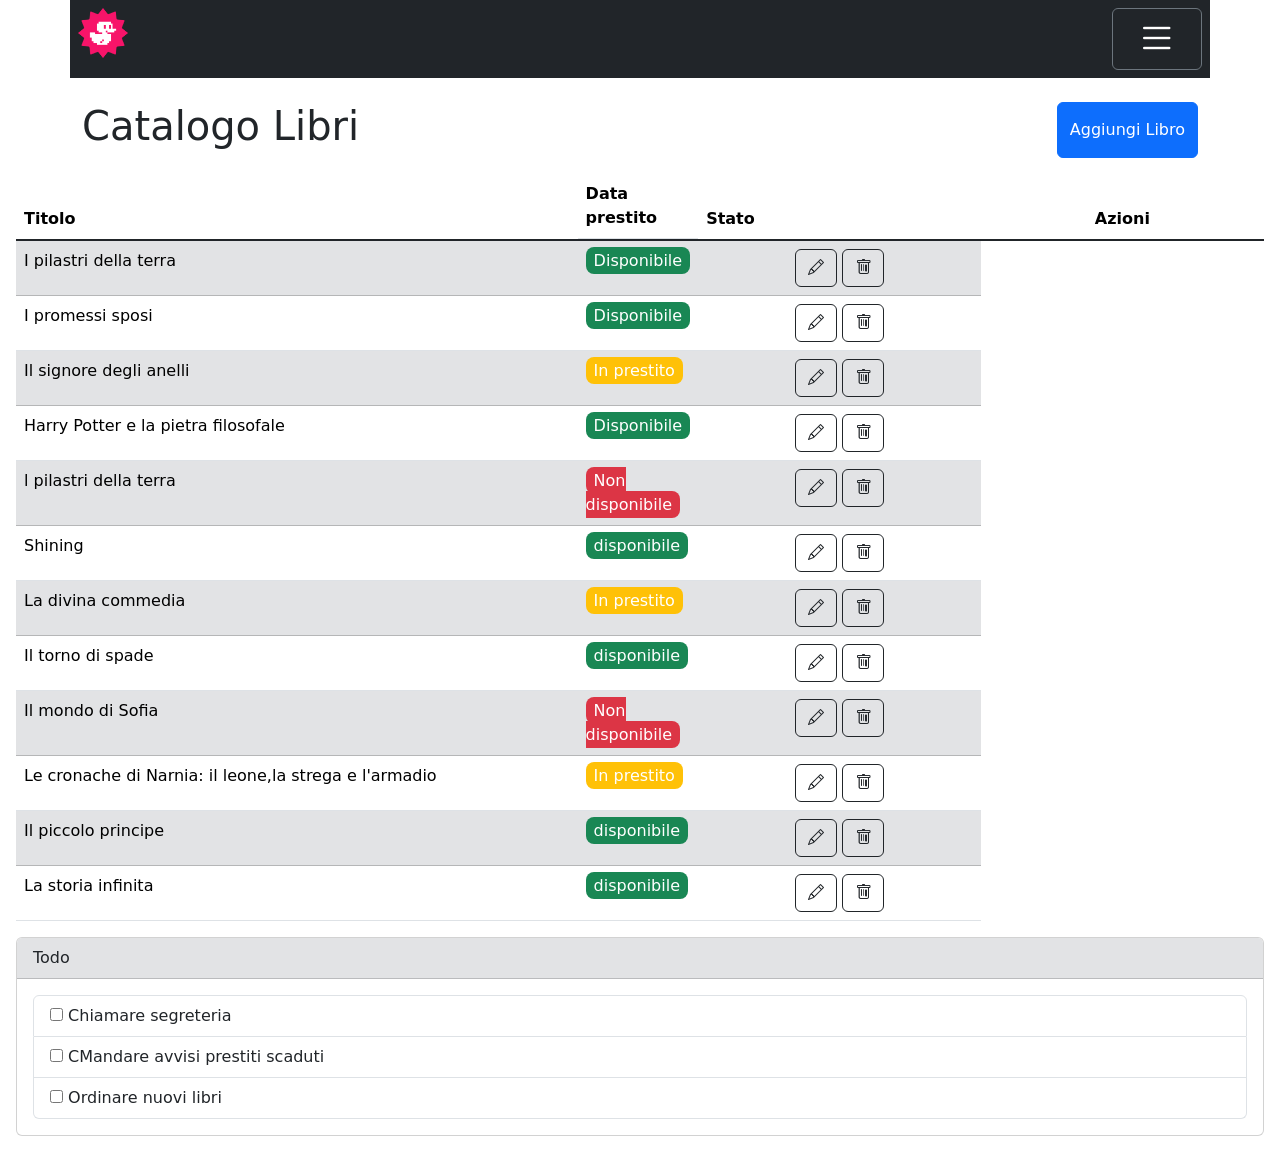
==== index.html @ a40e1582 "form list 1" ====
<!DOCTYPE html>
<html lang="en">

<head>
    <meta charset="UTF-8">
    <meta name="viewport" content="width=device-width, initial-scale=1.0">
    <title>HTML-CSS-BPPTSTRAP-DASHBOARD</title>
    <link href="https://cdn.jsdelivr.net/npm/bootstrap@5.3.8/dist/css/bootstrap.min.css" rel="stylesheet"
        integrity="sha384-sRIl4kxILFvY47J16cr9ZwB07vP4J8+LH7qKQnuqkuIAvNWLzeN8tE5YBujZqJLB" crossorigin="anonymous">
    <link rel="stylesheet" href="https://cdn.jsdelivr.net/npm/bootstrap-icons@1.13.1/font/bootstrap-icons.min.css">
    <link rel="stylesheet" href="./style.css">

</head>

<body>
    <nav class="container p-2 d-flex bg-dark justify-content-between">
        <img src="./img-4/duck.png " alt="" class="img-fluid img ">

        <button class="btn btn-outline-secondary px-4 py-0" type="button" data-bs-toggle="offcanvas"
            data-bs-target="#offcanvasTop" aria-controls="offcanvasTop"><i
                class="bi bi-list text-white fs-1 "></i></button>

        <div class="offcanvas offcanvas-top bg-light bg-dark" tabindex="-1" id="offcanvasTop"
            aria-labelledby="offcanvasTopLabel">
            <div class="offcanvas-header text-white ">
                <h5 class="offcanvas-title fw-bold" id="offcanvasTopLabel">Menu</h5>
                <button type="button" class="btn-close bg-white" data-bs-dismiss="offcanvas"
                    aria-label="Close"></button>
            </div>
            <div class="input-group w-auto m-2">
                <div class="input-group-text" id="btnGroupAddon"><i class="bi bi-search"></i></div>
                <input type="text" class="form-control" placeholder="search" aria-label="Input group example"
                    aria-describedby="btnGroupAddon">
            </div>

            <div class="offcanvas-body text-white fw-bold">
                Catalogo Libri
            </div>
            <div class="offcanvas-body text-secondary">
                Anagrafica Utenti
            </div>
            <div class="offcanvas-body text-secondary">
                Storico Prestiti
            </div>
            <div class="offcanvas-body text-secondary">
                Help
            </div>
        </div>

    </nav>

    <div class="container d-flex mt-4 justify-content-between">
        <h1>Catalogo Libri</h1>
        <button class="btn btn-primary"> Aggiungi Libro</button>
    </div>
    <div class="p-3">
        <table class="table caption-top">
            <thead>
                <tr>
                    <th scope="col" class="col-6">Titolo</th>
                    <th scope="col" class="d-md-block d-none">Data prestito</th>
                    <th scope="col" class="col-3">Stato</th>
                    <th scope="col" class="col-3 text-center">Azioni</th>
                </tr>
            </thead>
            <tbody class="table-group-divider">
                <tr class="table-secondary">
                    <td>I pilastri della terra</td>
                    <td>
                        <span class="text-bg-success px-2 rounded-3 py-1">Disponibile</span>
                    </td>
                    <td class="text-center d-f">
                        <button class="btn btn-outline-dark "><i class="bi bi-pencil"></i></button>
                        <button class="btn btn-outline-dark "><i class="bi bi-trash"></i></button>
                    </td>
                </tr>

                <tr>
                    <td>I promessi sposi </td>
                    <td>
                        <span class="text-bg-success px-2 py-1 rounded-3 ">Disponibile</span>
                    </td>
                    <td class="text-center">
                        <button class="btn btn-outline-dark "><i class="bi bi-pencil"></i></button>
                        <button class="btn btn-outline-dark "><i class="bi bi-trash"></i></button>
                    </td>
                </tr>

                <tr class="table-secondary">
                    <td>Il signore degli anelli</td>
                    <td>
                        <span class="text-bg-warning text-white px-2 py-1  rounded-3 ">In prestito</span>
                    </td>
                    <td class="text-center">
                        <button class="btn btn-outline-dark "><i class="bi bi-pencil"></i></button>
                        <button class="btn btn-outline-dark "><i class="bi bi-trash"></i></button>
                    </td>
                </tr>

                <tr>
                    <td>Harry Potter e la pietra filosofale</td>
                    <td>
                        <span class="text-bg-success px-2 py-1  rounded-3 ">Disponibile</span>
                    </td>
                    <td class="text-center">
                        <button class="btn btn-outline-dark "><i class="bi bi-pencil"></i></button>
                        <button class="btn btn-outline-dark "><i class="bi bi-trash"></i></button>
                    </td>
                </tr>

                <tr class="table-secondary">
                    <td>l pilastri della terra</td>
                    <td>
                        <span class="text-bg-danger px-2 py-1 rounded-3 ">Non disponibile</span>
                    </td>
                    <td class="text-center">
                        <button class="btn btn-outline-dark "><i class="bi bi-pencil"></i></button>
                        <button class="btn btn-outline-dark "><i class="bi bi-trash"></i></button>
                    </td>
                </tr>

                 <tr>
                    <td>Shining</td>
                    <td>
                        <span class="text-bg-success px-2 py-1 rounded-3 "> disponibile</span>
                    </td>
                    <td class="text-center">
                        <button class="btn btn-outline-dark "><i class="bi bi-pencil"></i></button>
                        <button class="btn btn-outline-dark "><i class="bi bi-trash"></i></button>
                    </td>
                </tr>

                 <tr class="table-secondary">
                    <td>La divina commedia</td>
                    <td>
                        <span class="text-bg-warning px-2 py-1 rounded-3 text-white">In prestito</span>
                    </td>
                    <td class="text-center">
                        <button class="btn btn-outline-dark "><i class="bi bi-pencil"></i></button>
                        <button class="btn btn-outline-dark "><i class="bi bi-trash"></i></button>
                    </td>
                </tr>

                 <tr>
                    <td>Il torno di spade</td>
                    <td>
                        <span class="text-bg-success px-2 py-1 rounded-3 ">disponibile</span>
                    </td>
                    <td class="text-center">
                        <button class="btn btn-outline-dark "><i class="bi bi-pencil"></i></button>
                        <button class="btn btn-outline-dark "><i class="bi bi-trash"></i></button>
                    </td>
                </tr>

                 <tr class="table-secondary">
                    <td>Il mondo di Sofia </td>
                    <td>
                        <span class="text-bg-danger px-2 py-1 rounded-3 ">Non disponibile</span>
                    </td>
                    <td class="text-center">
                        <button class="btn btn-outline-dark "><i class="bi bi-pencil"></i></button>
                        <button class="btn btn-outline-dark "><i class="bi bi-trash"></i></button>
                    </td>
                </tr>

                 <tr>
                    <td>Le cronache di Narnia: il leone,la strega e l'armadio </td>
                    <td>
                        <span class="text-bg-warning px-2 py-1 rounded-3  text-white">In prestito</span>
                    </td>
                    <td class="text-center">
                        <button class="btn btn-outline-dark "><i class="bi bi-pencil"></i></button>
                        <button class="btn btn-outline-dark "><i class="bi bi-trash"></i></button>
                    </td>
                </tr>

                 <tr class="table-secondary">
                    <td>Il piccolo principe</td>
                    <td>
                        <span class="text-bg-success px-2 py-1 rounded-3 ">disponibile</span>
                    </td>
                    <td class="text-center">
                        <button class="btn btn-outline-dark "><i class="bi bi-pencil"></i></button>
                        <button class="btn btn-outline-dark "><i class="bi bi-trash"></i></button>
                    </td>
                </tr>

                <tr>
                    <td>La storia infinita</td>
                    <td>
                        <span class="text-bg-success px-2 py-1 rounded-3 ">disponibile</span>
                    </td>
                    <td class="text-center">
                        <button class="btn btn-outline-dark "><i class="bi bi-pencil"></i></button>
                        <button class="btn btn-outline-dark "><i class="bi bi-trash"></i></button>
                    </td>
                </tr>

            </tbody>
        </table>

        <div class="card">
            <div class="card-header bg-secondary-subtle">Todo</div>
            <div class="card-body">
                <ul class="list-group">
                    <li class="list-group-item">
                        <input type="checkbox"> Chiamare segreteria
                    </li>
                    <li class="list-group-item">
                        <input type="checkbox"> CMandare avvisi prestiti scaduti
                    </li>
                    <li class="list-group-item">
                        <input type="checkbox"> Ordinare nuovi libri
                    </li>
                </ul>
            </div>
        </div>

        

    </div>



    <script src="https://cdn.jsdelivr.net/npm/@popperjs/core@2.11.8/dist/umd/popper.min.js"
        integrity="sha384-I7E8VVD/ismYTF4hNIPjVp/Zjvgyol6VFvRkX/vR+Vc4jQkC+hVqc2pM8ODewa9r"
        crossorigin="anonymous"></script>
    <script src="https://cdn.jsdelivr.net/npm/bootstrap@5.3.8/dist/js/bootstrap.min.js"
        integrity="sha384-G/EV+4j2dNv+tEPo3++6LCgdCROaejBqfUeNjuKAiuXbjrxilcCdDz6ZAVfHWe1Y"
        crossorigin="anonymous"></script>
</body>

</html>
---- style.css ----
.img{
    width: 50px;
    height: 50px;
}
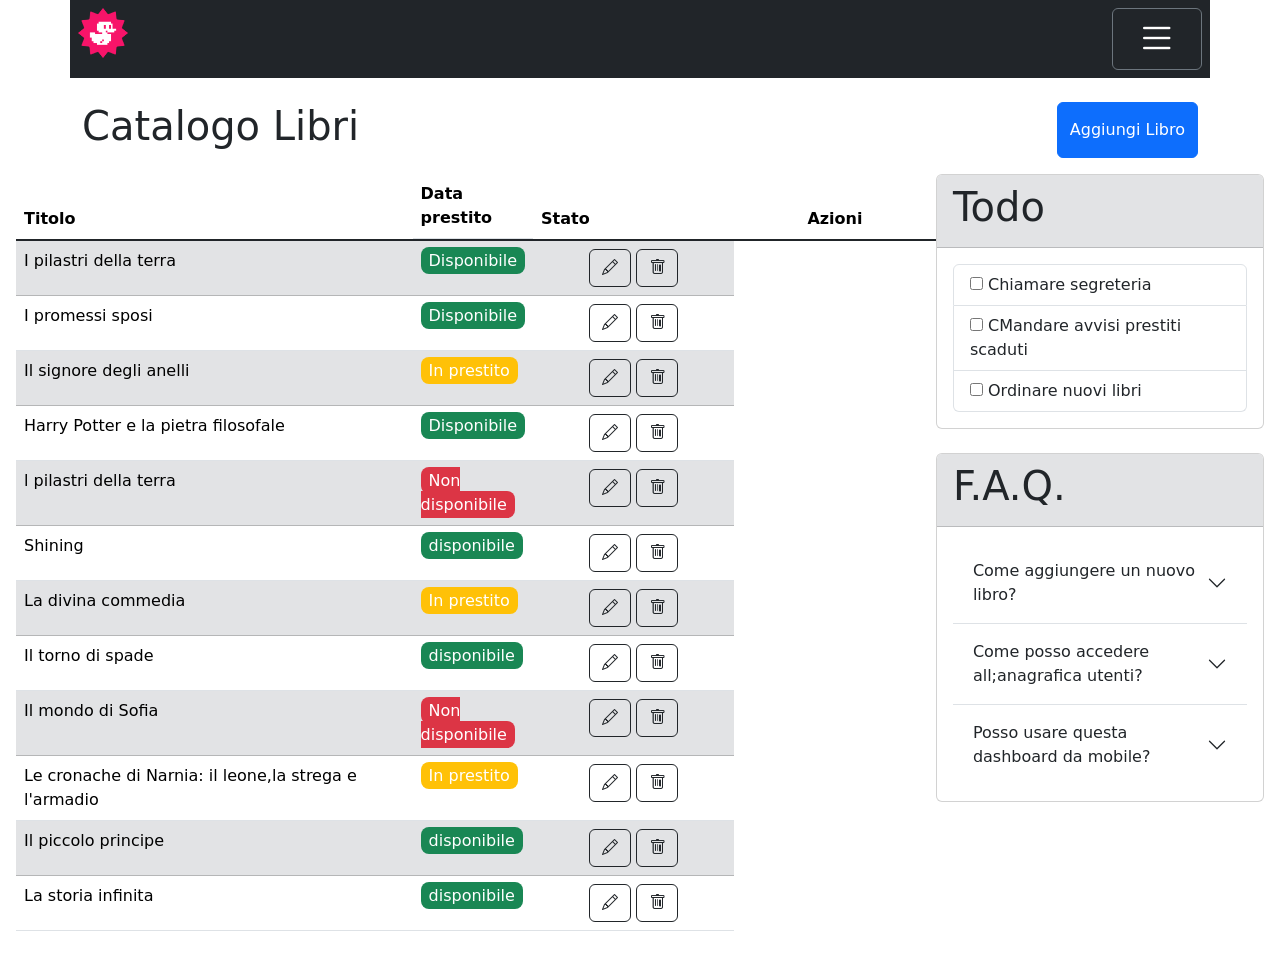
==== commit afa0f17c: "form 2" ====
--- a/index.html
+++ b/index.html
@@ -53,7 +53,8 @@
         <h1>Catalogo Libri</h1>
         <button class="btn btn-primary"> Aggiungi Libro</button>
     </div>
-    <div class="p-3">
+
+    <div class="p-3 d-block d-lg-flex">
         <table class="table caption-top">
             <thead>
                 <tr>
@@ -119,7 +120,7 @@
                     </td>
                 </tr>
 
-                 <tr>
+                <tr>
                     <td>Shining</td>
                     <td>
                         <span class="text-bg-success px-2 py-1 rounded-3 "> disponibile</span>
@@ -130,7 +131,7 @@
                     </td>
                 </tr>
 
-                 <tr class="table-secondary">
+                <tr class="table-secondary">
                     <td>La divina commedia</td>
                     <td>
                         <span class="text-bg-warning px-2 py-1 rounded-3 text-white">In prestito</span>
@@ -141,7 +142,7 @@
                     </td>
                 </tr>
 
-                 <tr>
+                <tr>
                     <td>Il torno di spade</td>
                     <td>
                         <span class="text-bg-success px-2 py-1 rounded-3 ">disponibile</span>
@@ -152,7 +153,7 @@
                     </td>
                 </tr>
 
-                 <tr class="table-secondary">
+                <tr class="table-secondary">
                     <td>Il mondo di Sofia </td>
                     <td>
                         <span class="text-bg-danger px-2 py-1 rounded-3 ">Non disponibile</span>
@@ -163,7 +164,7 @@
                     </td>
                 </tr>
 
-                 <tr>
+                <tr>
                     <td>Le cronache di Narnia: il leone,la strega e l'armadio </td>
                     <td>
                         <span class="text-bg-warning px-2 py-1 rounded-3  text-white">In prestito</span>
@@ -174,7 +175,7 @@
                     </td>
                 </tr>
 
-                 <tr class="table-secondary">
+                <tr class="table-secondary">
                     <td>Il piccolo principe</td>
                     <td>
                         <span class="text-bg-success px-2 py-1 rounded-3 ">disponibile</span>
@@ -199,24 +200,72 @@
             </tbody>
         </table>
 
-        <div class="card">
-            <div class="card-header bg-secondary-subtle">Todo</div>
-            <div class="card-body">
-                <ul class="list-group">
-                    <li class="list-group-item">
-                        <input type="checkbox"> Chiamare segreteria
-                    </li>
-                    <li class="list-group-item">
-                        <input type="checkbox"> CMandare avvisi prestiti scaduti
-                    </li>
-                    <li class="list-group-item">
-                        <input type="checkbox"> Ordinare nuovi libri
-                    </li>
-                </ul>
-            </div>
+        <div>
+            <div class="card mb-4">
+                <div class="card-header bg-secondary-subtle"><h1>Todo</h1></div>
+                <div class="card-body">
+                    <ul class="list-group">
+                        <li class="list-group-item">
+                            <input type="checkbox"> Chiamare segreteria
+                        </li>
+                        <li class="list-group-item">
+                            <input type="checkbox"> CMandare avvisi prestiti scaduti
+                        </li>
+                        <li class="list-group-item">
+                            <input type="checkbox"> Ordinare nuovi libri
+                        </li>
+                    </ul>
+                </div>
+            </div>
+
+            <div class="card">
+                <div class="card-header bg-secondary-subtle"><h1>F.A.Q.</h1></div>
+                <div class="card-body">
+                    <div class="accordion accordion-flush" id="accordionFlushExample">
+                        <div class="accordion-item ">
+                            <p class="accordion-header">
+                                <button class="accordion-button collapsed" type="button" data-bs-toggle="collapse"
+                                    data-bs-target="#collapseOne" aria-expanded="false" aria-controls="collapseOne">
+                                    Come aggiungere un nuovo libro?
+                                </button>
+                            </p>
+                            <div id="collapseOne" class="accordion-collapse collapse" data-bs-parent="#accordionExample"
+                                style="">
+                                <div class="accordion-body">
+                                </div>
+                            </div>
+                        </div>
+                        <div class="accordion-item ">
+                            <p class="accordion-header">
+                                <button class="accordion-button collapsed" type="button" data-bs-toggle="collapse"
+                                    data-bs-target="#collapseOne" aria-expanded="false" aria-controls="collapseOne">
+                                    Come posso accedere all;anagrafica utenti?
+                                </button>
+                            </p>
+                            <div id="collapseOne" class="accordion-collapse collapse" data-bs-parent="#accordionExample"
+                                style="">
+                                <div class="accordion-body">
+                                </div>
+                            </div>
+                        </div>
+                        <div class="accordion-item ">
+                            <p class="accordion-header">
+                                <button class="accordion-button collapsed" type="button" data-bs-toggle="collapse"
+                                    data-bs-target="#collapseOne" aria-expanded="false" aria-controls="collapseOne">
+                                    Posso usare questa dashboard da mobile?
+                                </button>
+                            </p>
+                            <div id="collapseOne" class="accordion-collapse collapse" data-bs-parent="#accordionExample"
+                                style="">
+                                <div class="accordion-body">
+                                </div>
+                            </div>
+                        </div>
+                    </div>
+                </div>
+            </div>
+
         </div>
-
-        
 
     </div>
 
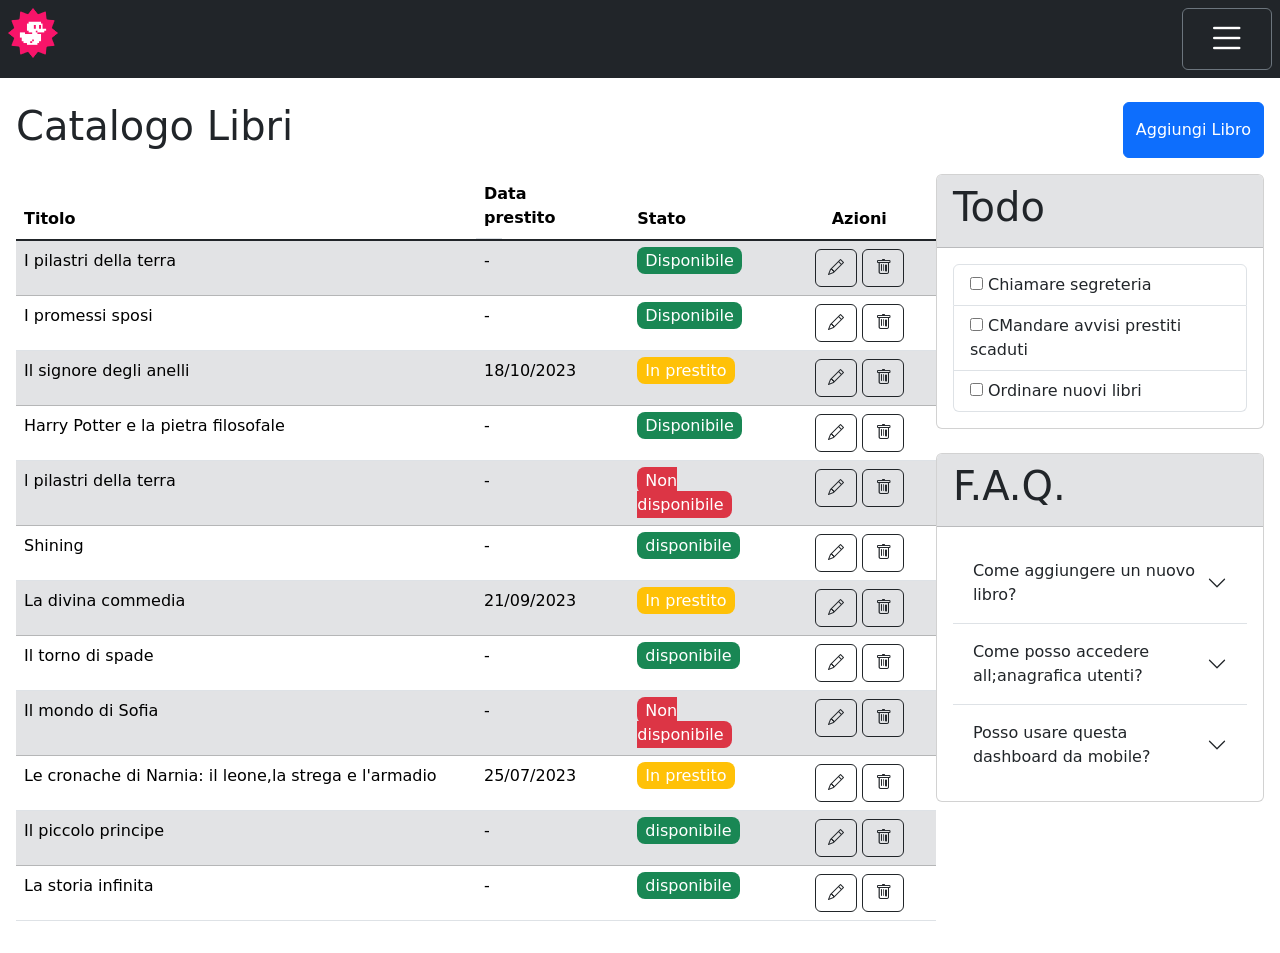
==== commit b9531736: "tablet version" ====
--- a/index.html
+++ b/index.html
@@ -13,7 +13,7 @@
 </head>
 
 <body>
-    <nav class="container p-2 d-flex bg-dark justify-content-between">
+    <nav class=" p-2 d-flex bg-dark justify-content-between">
         <img src="./img-4/duck.png " alt="" class="img-fluid img ">
 
         <button class="btn btn-outline-secondary px-4 py-0" type="button" data-bs-toggle="offcanvas"
@@ -49,7 +49,7 @@
 
     </nav>
 
-    <div class="container d-flex mt-4 justify-content-between">
+    <div class=" d-flex  mt-4 justify-content-between mx-3 ">
         <h1>Catalogo Libri</h1>
         <button class="btn btn-primary"> Aggiungi Libro</button>
     </div>
@@ -59,14 +59,15 @@
             <thead>
                 <tr>
                     <th scope="col" class="col-6">Titolo</th>
-                    <th scope="col" class="d-md-block d-none">Data prestito</th>
-                    <th scope="col" class="col-3">Stato</th>
-                    <th scope="col" class="col-3 text-center">Azioni</th>
+                    <th scope="col" class="d-md-inline-block d-none col-md-2">Data prestito</th>
+                    <th scope="col" class="col-3 col-md-2">Stato</th>
+                    <th scope="col" class="col-3 text-center col-md-2">Azioni</th>
                 </tr>
             </thead>
             <tbody class="table-group-divider">
                 <tr class="table-secondary">
-                    <td>I pilastri della terra</td>
+                    <td><span>I pilastri della terra</span></td>
+                    <td class="d-md-table-cell d-none ">-</td>
                     <td>
                         <span class="text-bg-success px-2 rounded-3 py-1">Disponibile</span>
                     </td>
@@ -78,6 +79,7 @@
 
                 <tr>
                     <td>I promessi sposi </td>
+                    <td class="d-md-table-cell d-none ">-</td>
                     <td>
                         <span class="text-bg-success px-2 py-1 rounded-3 ">Disponibile</span>
                     </td>
@@ -89,6 +91,7 @@
 
                 <tr class="table-secondary">
                     <td>Il signore degli anelli</td>
+                    <td class="d-md-table-cell d-none ">18/10/2023</td>
                     <td>
                         <span class="text-bg-warning text-white px-2 py-1  rounded-3 ">In prestito</span>
                     </td>
@@ -100,6 +103,7 @@
 
                 <tr>
                     <td>Harry Potter e la pietra filosofale</td>
+                    <td class="d-md-table-cell d-none ">-</td>
                     <td>
                         <span class="text-bg-success px-2 py-1  rounded-3 ">Disponibile</span>
                     </td>
@@ -111,6 +115,7 @@
 
                 <tr class="table-secondary">
                     <td>l pilastri della terra</td>
+                    <td class="d-md-table-cell d-none ">-</td>
                     <td>
                         <span class="text-bg-danger px-2 py-1 rounded-3 ">Non disponibile</span>
                     </td>
@@ -122,6 +127,7 @@
 
                 <tr>
                     <td>Shining</td>
+                    <td class="d-md-table-cell d-none ">-</td>
                     <td>
                         <span class="text-bg-success px-2 py-1 rounded-3 "> disponibile</span>
                     </td>
@@ -133,6 +139,7 @@
 
                 <tr class="table-secondary">
                     <td>La divina commedia</td>
+                    <td class="d-md-table-cell d-none ">21/09/2023</td>
                     <td>
                         <span class="text-bg-warning px-2 py-1 rounded-3 text-white">In prestito</span>
                     </td>
@@ -144,6 +151,7 @@
 
                 <tr>
                     <td>Il torno di spade</td>
+                    <td class="d-md-table-cell d-none ">-</td>
                     <td>
                         <span class="text-bg-success px-2 py-1 rounded-3 ">disponibile</span>
                     </td>
@@ -155,6 +163,7 @@
 
                 <tr class="table-secondary">
                     <td>Il mondo di Sofia </td>
+                    <td class="d-md-table-cell d-none ">-</td>
                     <td>
                         <span class="text-bg-danger px-2 py-1 rounded-3 ">Non disponibile</span>
                     </td>
@@ -166,6 +175,7 @@
 
                 <tr>
                     <td>Le cronache di Narnia: il leone,la strega e l'armadio </td>
+                    <td class="d-md-table-cell d-none ">25/07/2023</td>
                     <td>
                         <span class="text-bg-warning px-2 py-1 rounded-3  text-white">In prestito</span>
                     </td>
@@ -177,6 +187,7 @@
 
                 <tr class="table-secondary">
                     <td>Il piccolo principe</td>
+                    <td class="d-md-table-cell d-none ">-</td>
                     <td>
                         <span class="text-bg-success px-2 py-1 rounded-3 ">disponibile</span>
                     </td>
@@ -188,6 +199,8 @@
 
                 <tr>
                     <td>La storia infinita</td>
+                    
+                    <td class="d-md-table-cell d-none ">-</td>
                     <td>
                         <span class="text-bg-success px-2 py-1 rounded-3 ">disponibile</span>
                     </td>
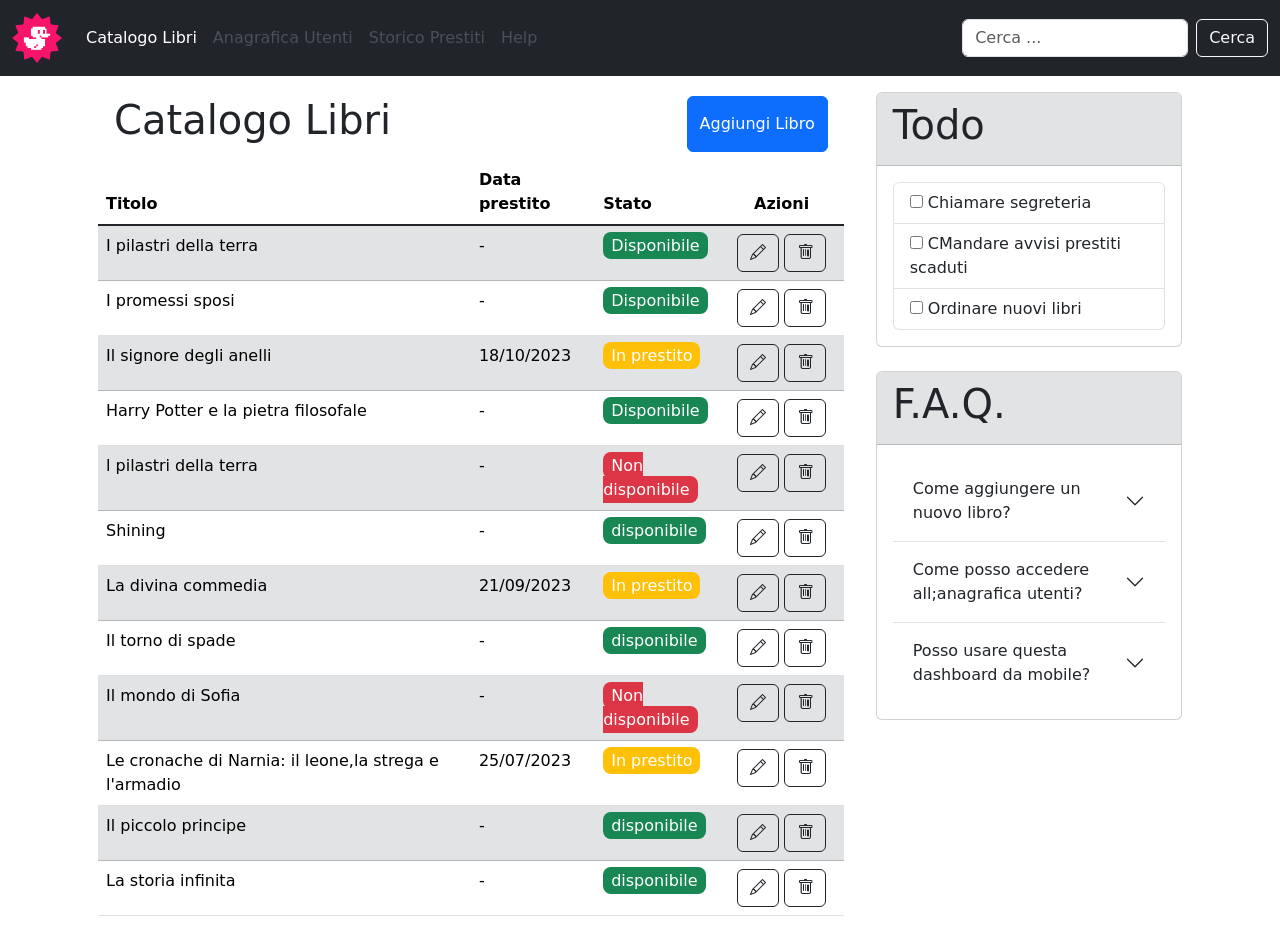
==== commit 3b445680: "Desktop version" ====
--- a/index.html
+++ b/index.html
@@ -13,209 +13,247 @@
 </head>
 
 <body>
-    <nav class=" p-2 d-flex bg-dark justify-content-between">
-        <img src="./img-4/duck.png " alt="" class="img-fluid img ">
-
-        <button class="btn btn-outline-secondary px-4 py-0" type="button" data-bs-toggle="offcanvas"
-            data-bs-target="#offcanvasTop" aria-controls="offcanvasTop"><i
-                class="bi bi-list text-white fs-1 "></i></button>
-
-        <div class="offcanvas offcanvas-top bg-light bg-dark" tabindex="-1" id="offcanvasTop"
-            aria-labelledby="offcanvasTopLabel">
-            <div class="offcanvas-header text-white ">
-                <h5 class="offcanvas-title fw-bold" id="offcanvasTopLabel">Menu</h5>
-                <button type="button" class="btn-close bg-white" data-bs-dismiss="offcanvas"
-                    aria-label="Close"></button>
-            </div>
-            <div class="input-group w-auto m-2">
-                <div class="input-group-text" id="btnGroupAddon"><i class="bi bi-search"></i></div>
-                <input type="text" class="form-control" placeholder="search" aria-label="Input group example"
-                    aria-describedby="btnGroupAddon">
-            </div>
-
-            <div class="offcanvas-body text-white fw-bold">
-                Catalogo Libri
-            </div>
-            <div class="offcanvas-body text-secondary">
-                Anagrafica Utenti
-            </div>
-            <div class="offcanvas-body text-secondary">
-                Storico Prestiti
-            </div>
-            <div class="offcanvas-body text-secondary">
-                Help
-            </div>
+    <header>
+        <nav class=" p-2 d-flex bg-dark justify-content-between d-lg-none">
+            <img src="./img-4/duck.png " alt="" class="img-fluid img ">
+
+            <button class="btn btn-outline-secondary px-4 py-0 " type="button" data-bs-toggle="offcanvas"
+                data-bs-target="#offcanvasTop" aria-controls="offcanvasTop"><i
+                    class="bi bi-list text-white fs-1 "></i></button>
+
+            <div class="offcanvas offcanvas-top bg-light bg-dark" tabindex="-1" id="offcanvasTop"
+                aria-labelledby="offcanvasTopLabel">
+                <div class="offcanvas-header text-white ">
+                    <h5 class="offcanvas-title fw-bold" id="offcanvasTopLabel">Menu</h5>
+                    <button type="button" class="btn-close bg-white" data-bs-dismiss="offcanvas"
+                        aria-label="Close"></button>
+                </div>
+                <div class="input-group w-auto m-2">
+                    <div class="input-group-text" id="btnGroupAddon"><i class="bi bi-search"></i></div>
+                    <input type="text" class="form-control" placeholder="search" aria-label="Input group example"
+                        aria-describedby="btnGroupAddon">
+                </div>
+
+                <div class="offcanvas-body text-white fw-bold">
+                    Catalogo Libri
+                </div>
+                <div class="offcanvas-body text-secondary">
+                    Anagrafica Utenti
+                </div>
+                <div class="offcanvas-body text-secondary">
+                    Storico Prestiti
+                </div>
+                <div class="offcanvas-body text-secondary">
+                    Help
+                </div>
+            </div>
+
+        </nav>
+
+        <nav class="navbar navbar-expand-lg bg-dark d-none d-lg-flex ">
+            <div class="container-fluid">
+                <button class="navbar-toggler" type="button" data-bs-toggle="collapse"
+                    data-bs-target="#navbarTogglerDemo03" aria-controls="navbarTogglerDemo03" aria-expanded="false"
+                    aria-label="Toggle navigation">
+                    <span class="navbar-toggler-icon"></span>
+                </button>
+                <a class="navbar-brand" href="#"><img src="./img-4/duck.png" alt="" class="img"></a>
+                <div class="collapse navbar-collapse" id="navbarTogglerDemo03">
+                    <ul class="navbar-nav me-auto mb-2 mb-lg-0">
+                        <li class="nav-item">
+                            <a class="nav-link active text-white" aria-current="page" href="#">Catalogo Libri</a>
+                        </li>
+                        <li class="nav-item">
+                            <a class="nav-link disabled text-light-emphasis" href="#">Anagrafica Utenti</a>
+                        </li>
+                        <li class="nav-item">
+                            <a class="nav-link disabled text-light-emphasis" aria-disabled="true">Storico Prestiti</a>
+                        </li>
+                        <li class="nav-item">
+                            <a class="nav-link disabled text-light-emphasis" aria-disabled="true">Help</a>
+                        </li>
+                    </ul>
+                    <form class="d-flex" role="search">
+                        <input class="form-control me-2" type="search" placeholder="Cerca ..." aria-label="Search" />
+                        <button class="btn btn-outline-light" type="submit">Cerca</button>
+                    </form>
+                </div>
+            </div>
+        </nav>
+
+    </header>
+    <div class="d-block d-lg-flex justify-content-center container">
+        <div class="p-3 w-100">
+            <div class=" d-flex  mt-1 justify-content-between mx-3 mb-2">
+                <h1>Catalogo Libri</h1>
+                <button class="btn btn-primary"> Aggiungi Libro</button>
+            </div>
+
+            
+            <table class="table caption-top ">
+                <thead>
+                    <tr>
+                        <th scope="col" class="col-6">Titolo</th>
+                        <th scope="col" class="d-md-table-cell d-none col-md-2">Data prestito</th>
+                        <th scope="col" class="col-3 col-md-2 col-lg-2">Stato</th>
+                        <th scope="col" class="col-3 text-center col-md-2 col-lg-2">Azioni</th>
+                    </tr>
+                </thead>
+                <tbody class="table-group-divider">
+                    <tr class="table-secondary">
+                        <td><span>I pilastri della terra</span></td>
+                        <td class="d-md-table-cell d-none ">-</td>
+                        <td>
+                            <span class="text-bg-success px-2 rounded-3 py-1">Disponibile</span>
+                        </td>
+                        <td class="text-center d-f">
+                            <button class="btn btn-outline-dark "><i class="bi bi-pencil"></i></button>
+                            <button class="btn btn-outline-dark "><i class="bi bi-trash"></i></button>
+                        </td>
+                    </tr>
+
+                    <tr>
+                        <td>I promessi sposi </td>
+                        <td class="d-md-table-cell d-none ">-</td>
+                        <td>
+                            <span class="text-bg-success px-2 py-1 rounded-3 ">Disponibile</span>
+                        </td>
+                        <td class="text-center">
+                            <button class="btn btn-outline-dark "><i class="bi bi-pencil"></i></button>
+                            <button class="btn btn-outline-dark "><i class="bi bi-trash"></i></button>
+                        </td>
+                    </tr>
+
+                    <tr class="table-secondary">
+                        <td>Il signore degli anelli</td>
+                        <td class="d-md-table-cell d-none ">18/10/2023</td>
+                        <td>
+                            <span class="text-bg-warning text-white px-2 py-1  rounded-3 ">In prestito</span>
+                        </td>
+                        <td class="text-center">
+                            <button class="btn btn-outline-dark "><i class="bi bi-pencil"></i></button>
+                            <button class="btn btn-outline-dark "><i class="bi bi-trash"></i></button>
+                        </td>
+                    </tr>
+
+                    <tr>
+                        <td>Harry Potter e la pietra filosofale</td>
+                        <td class="d-md-table-cell d-none ">-</td>
+                        <td>
+                            <span class="text-bg-success px-2 py-1  rounded-3 ">Disponibile</span>
+                        </td>
+                        <td class="text-center">
+                            <button class="btn btn-outline-dark "><i class="bi bi-pencil"></i></button>
+                            <button class="btn btn-outline-dark "><i class="bi bi-trash"></i></button>
+                        </td>
+                    </tr>
+
+                    <tr class="table-secondary">
+                        <td>l pilastri della terra</td>
+                        <td class="d-md-table-cell d-none ">-</td>
+                        <td>
+                            <span class="text-bg-danger px-2 py-1 rounded-3 ">Non disponibile</span>
+                        </td>
+                        <td class="text-center">
+                            <button class="btn btn-outline-dark "><i class="bi bi-pencil"></i></button>
+                            <button class="btn btn-outline-dark "><i class="bi bi-trash"></i></button>
+                        </td>
+                    </tr>
+
+                    <tr>
+                        <td>Shining</td>
+                        <td class="d-md-table-cell d-none ">-</td>
+                        <td>
+                            <span class="text-bg-success px-2 py-1 rounded-3 "> disponibile</span>
+                        </td>
+                        <td class="text-center">
+                            <button class="btn btn-outline-dark "><i class="bi bi-pencil"></i></button>
+                            <button class="btn btn-outline-dark "><i class="bi bi-trash"></i></button>
+                        </td>
+                    </tr>
+
+                    <tr class="table-secondary">
+                        <td>La divina commedia</td>
+                        <td class="d-md-table-cell d-none ">21/09/2023</td>
+                        <td>
+                            <span class="text-bg-warning px-2 py-1 rounded-3 text-white">In prestito</span>
+                        </td>
+                        <td class="text-center">
+                            <button class="btn btn-outline-dark "><i class="bi bi-pencil"></i></button>
+                            <button class="btn btn-outline-dark "><i class="bi bi-trash"></i></button>
+                        </td>
+                    </tr>
+
+                    <tr>
+                        <td>Il torno di spade</td>
+                        <td class="d-md-table-cell d-none ">-</td>
+                        <td>
+                            <span class="text-bg-success px-2 py-1 rounded-3 ">disponibile</span>
+                        </td>
+                        <td class="text-center">
+                            <button class="btn btn-outline-dark "><i class="bi bi-pencil"></i></button>
+                            <button class="btn btn-outline-dark "><i class="bi bi-trash"></i></button>
+                        </td>
+                    </tr>
+
+                    <tr class="table-secondary">
+                        <td>Il mondo di Sofia </td>
+                        <td class="d-md-table-cell d-none ">-</td>
+                        <td>
+                            <span class="text-bg-danger px-2 py-1 rounded-3 ">Non disponibile</span>
+                        </td>
+                        <td class="text-center">
+                            <button class="btn btn-outline-dark "><i class="bi bi-pencil"></i></button>
+                            <button class="btn btn-outline-dark "><i class="bi bi-trash"></i></button>
+                        </td>
+                    </tr>
+
+                    <tr>
+                        <td>Le cronache di Narnia: il leone,la strega e l'armadio </td>
+                        <td class="d-md-table-cell d-none ">25/07/2023</td>
+                        <td>
+                            <span class="text-bg-warning px-2 py-1 rounded-3  text-white">In prestito</span>
+                        </td>
+                        <td class="text-center">
+                            <button class="btn btn-outline-dark "><i class="bi bi-pencil"></i></button>
+                            <button class="btn btn-outline-dark "><i class="bi bi-trash"></i></button>
+                        </td>
+                    </tr>
+
+                    <tr class="table-secondary">
+                        <td>Il piccolo principe</td>
+                        <td class="d-md-table-cell d-none ">-</td>
+                        <td>
+                            <span class="text-bg-success px-2 py-1 rounded-3 ">disponibile</span>
+                        </td>
+                        <td class="text-center">
+                            <button class="btn btn-outline-dark "><i class="bi bi-pencil"></i></button>
+                            <button class="btn btn-outline-dark "><i class="bi bi-trash"></i></button>
+                        </td>
+                    </tr>
+
+                    <tr>
+                        <td>La storia infinita</td>
+
+                        <td class="d-md-table-cell d-none ">-</td>
+                        <td>
+                            <span class="text-bg-success px-2 py-1 rounded-3 ">disponibile</span>
+                        </td>
+                        <td class="text-center">
+                            <button class="btn btn-outline-dark "><i class="bi bi-pencil"></i></button>
+                            <button class="btn btn-outline-dark "><i class="bi bi-trash"></i></button>
+                        </td>
+                    </tr>
+
+                </tbody>
+            </table>
         </div>
 
-    </nav>
-
-    <div class=" d-flex  mt-4 justify-content-between mx-3 ">
-        <h1>Catalogo Libri</h1>
-        <button class="btn btn-primary"> Aggiungi Libro</button>
-    </div>
-
-    <div class="p-3 d-block d-lg-flex">
-        <table class="table caption-top">
-            <thead>
-                <tr>
-                    <th scope="col" class="col-6">Titolo</th>
-                    <th scope="col" class="d-md-inline-block d-none col-md-2">Data prestito</th>
-                    <th scope="col" class="col-3 col-md-2">Stato</th>
-                    <th scope="col" class="col-3 text-center col-md-2">Azioni</th>
-                </tr>
-            </thead>
-            <tbody class="table-group-divider">
-                <tr class="table-secondary">
-                    <td><span>I pilastri della terra</span></td>
-                    <td class="d-md-table-cell d-none ">-</td>
-                    <td>
-                        <span class="text-bg-success px-2 rounded-3 py-1">Disponibile</span>
-                    </td>
-                    <td class="text-center d-f">
-                        <button class="btn btn-outline-dark "><i class="bi bi-pencil"></i></button>
-                        <button class="btn btn-outline-dark "><i class="bi bi-trash"></i></button>
-                    </td>
-                </tr>
-
-                <tr>
-                    <td>I promessi sposi </td>
-                    <td class="d-md-table-cell d-none ">-</td>
-                    <td>
-                        <span class="text-bg-success px-2 py-1 rounded-3 ">Disponibile</span>
-                    </td>
-                    <td class="text-center">
-                        <button class="btn btn-outline-dark "><i class="bi bi-pencil"></i></button>
-                        <button class="btn btn-outline-dark "><i class="bi bi-trash"></i></button>
-                    </td>
-                </tr>
-
-                <tr class="table-secondary">
-                    <td>Il signore degli anelli</td>
-                    <td class="d-md-table-cell d-none ">18/10/2023</td>
-                    <td>
-                        <span class="text-bg-warning text-white px-2 py-1  rounded-3 ">In prestito</span>
-                    </td>
-                    <td class="text-center">
-                        <button class="btn btn-outline-dark "><i class="bi bi-pencil"></i></button>
-                        <button class="btn btn-outline-dark "><i class="bi bi-trash"></i></button>
-                    </td>
-                </tr>
-
-                <tr>
-                    <td>Harry Potter e la pietra filosofale</td>
-                    <td class="d-md-table-cell d-none ">-</td>
-                    <td>
-                        <span class="text-bg-success px-2 py-1  rounded-3 ">Disponibile</span>
-                    </td>
-                    <td class="text-center">
-                        <button class="btn btn-outline-dark "><i class="bi bi-pencil"></i></button>
-                        <button class="btn btn-outline-dark "><i class="bi bi-trash"></i></button>
-                    </td>
-                </tr>
-
-                <tr class="table-secondary">
-                    <td>l pilastri della terra</td>
-                    <td class="d-md-table-cell d-none ">-</td>
-                    <td>
-                        <span class="text-bg-danger px-2 py-1 rounded-3 ">Non disponibile</span>
-                    </td>
-                    <td class="text-center">
-                        <button class="btn btn-outline-dark "><i class="bi bi-pencil"></i></button>
-                        <button class="btn btn-outline-dark "><i class="bi bi-trash"></i></button>
-                    </td>
-                </tr>
-
-                <tr>
-                    <td>Shining</td>
-                    <td class="d-md-table-cell d-none ">-</td>
-                    <td>
-                        <span class="text-bg-success px-2 py-1 rounded-3 "> disponibile</span>
-                    </td>
-                    <td class="text-center">
-                        <button class="btn btn-outline-dark "><i class="bi bi-pencil"></i></button>
-                        <button class="btn btn-outline-dark "><i class="bi bi-trash"></i></button>
-                    </td>
-                </tr>
-
-                <tr class="table-secondary">
-                    <td>La divina commedia</td>
-                    <td class="d-md-table-cell d-none ">21/09/2023</td>
-                    <td>
-                        <span class="text-bg-warning px-2 py-1 rounded-3 text-white">In prestito</span>
-                    </td>
-                    <td class="text-center">
-                        <button class="btn btn-outline-dark "><i class="bi bi-pencil"></i></button>
-                        <button class="btn btn-outline-dark "><i class="bi bi-trash"></i></button>
-                    </td>
-                </tr>
-
-                <tr>
-                    <td>Il torno di spade</td>
-                    <td class="d-md-table-cell d-none ">-</td>
-                    <td>
-                        <span class="text-bg-success px-2 py-1 rounded-3 ">disponibile</span>
-                    </td>
-                    <td class="text-center">
-                        <button class="btn btn-outline-dark "><i class="bi bi-pencil"></i></button>
-                        <button class="btn btn-outline-dark "><i class="bi bi-trash"></i></button>
-                    </td>
-                </tr>
-
-                <tr class="table-secondary">
-                    <td>Il mondo di Sofia </td>
-                    <td class="d-md-table-cell d-none ">-</td>
-                    <td>
-                        <span class="text-bg-danger px-2 py-1 rounded-3 ">Non disponibile</span>
-                    </td>
-                    <td class="text-center">
-                        <button class="btn btn-outline-dark "><i class="bi bi-pencil"></i></button>
-                        <button class="btn btn-outline-dark "><i class="bi bi-trash"></i></button>
-                    </td>
-                </tr>
-
-                <tr>
-                    <td>Le cronache di Narnia: il leone,la strega e l'armadio </td>
-                    <td class="d-md-table-cell d-none ">25/07/2023</td>
-                    <td>
-                        <span class="text-bg-warning px-2 py-1 rounded-3  text-white">In prestito</span>
-                    </td>
-                    <td class="text-center">
-                        <button class="btn btn-outline-dark "><i class="bi bi-pencil"></i></button>
-                        <button class="btn btn-outline-dark "><i class="bi bi-trash"></i></button>
-                    </td>
-                </tr>
-
-                <tr class="table-secondary">
-                    <td>Il piccolo principe</td>
-                    <td class="d-md-table-cell d-none ">-</td>
-                    <td>
-                        <span class="text-bg-success px-2 py-1 rounded-3 ">disponibile</span>
-                    </td>
-                    <td class="text-center">
-                        <button class="btn btn-outline-dark "><i class="bi bi-pencil"></i></button>
-                        <button class="btn btn-outline-dark "><i class="bi bi-trash"></i></button>
-                    </td>
-                </tr>
-
-                <tr>
-                    <td>La storia infinita</td>
-                    
-                    <td class="d-md-table-cell d-none ">-</td>
-                    <td>
-                        <span class="text-bg-success px-2 py-1 rounded-3 ">disponibile</span>
-                    </td>
-                    <td class="text-center">
-                        <button class="btn btn-outline-dark "><i class="bi bi-pencil"></i></button>
-                        <button class="btn btn-outline-dark "><i class="bi bi-trash"></i></button>
-                    </td>
-                </tr>
-
-            </tbody>
-        </table>
-
-        <div>
+        <div class="p-3">
             <div class="card mb-4">
-                <div class="card-header bg-secondary-subtle"><h1>Todo</h1></div>
+                <div class="card-header bg-secondary-subtle">
+                    <h1>Todo</h1>
+                </div>
                 <div class="card-body">
                     <ul class="list-group">
                         <li class="list-group-item">
@@ -232,7 +270,9 @@
             </div>
 
             <div class="card">
-                <div class="card-header bg-secondary-subtle"><h1>F.A.Q.</h1></div>
+                <div class="card-header bg-secondary-subtle">
+                    <h1>F.A.Q.</h1>
+                </div>
                 <div class="card-body">
                     <div class="accordion accordion-flush" id="accordionFlushExample">
                         <div class="accordion-item ">
@@ -251,11 +291,11 @@
                         <div class="accordion-item ">
                             <p class="accordion-header">
                                 <button class="accordion-button collapsed" type="button" data-bs-toggle="collapse"
-                                    data-bs-target="#collapseOne" aria-expanded="false" aria-controls="collapseOne">
+                                    data-bs-target="#collapseTwo" aria-expanded="false" aria-controls="collapseTwo">
                                     Come posso accedere all;anagrafica utenti?
                                 </button>
                             </p>
-                            <div id="collapseOne" class="accordion-collapse collapse" data-bs-parent="#accordionExample"
+                            <div id="collapseTwo" class="accordion-collapse collapse" data-bs-parent="#accordionExample"
                                 style="">
                                 <div class="accordion-body">
                                 </div>
@@ -264,12 +304,12 @@
                         <div class="accordion-item ">
                             <p class="accordion-header">
                                 <button class="accordion-button collapsed" type="button" data-bs-toggle="collapse"
-                                    data-bs-target="#collapseOne" aria-expanded="false" aria-controls="collapseOne">
+                                    data-bs-target="#collapseThree" aria-expanded="false" aria-controls="collapseThree">
                                     Posso usare questa dashboard da mobile?
                                 </button>
                             </p>
-                            <div id="collapseOne" class="accordion-collapse collapse" data-bs-parent="#accordionExample"
-                                style="">
+                            <div id="collapseThree" class="accordion-collapse collapse"
+                                data-bs-parent="#accordionExample" style="">
                                 <div class="accordion-body">
                                 </div>
                             </div>
@@ -279,6 +319,7 @@
             </div>
 
         </div>
+
 
     </div>
 
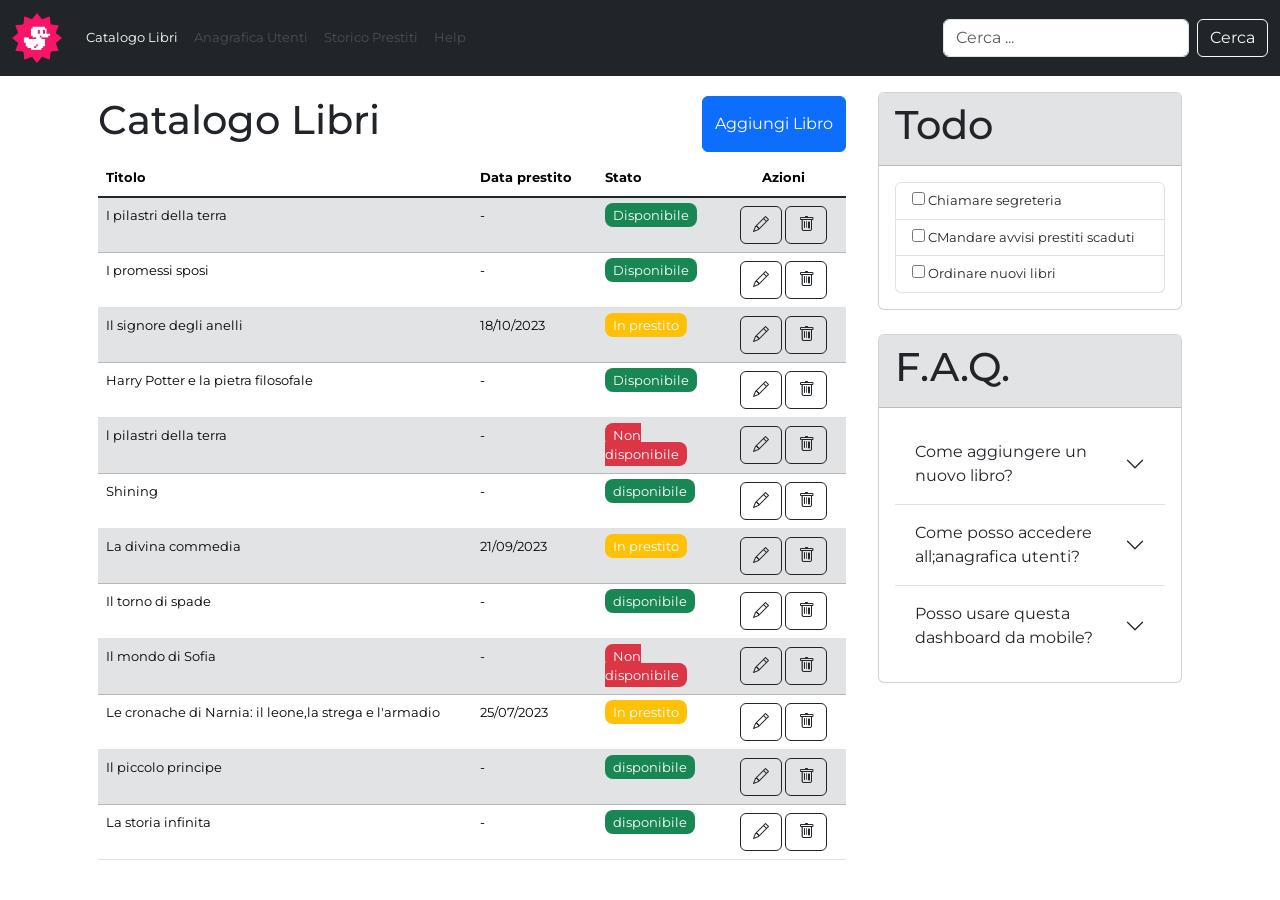
==== commit f19bb146: "add font-style" ====
--- a/index.html
+++ b/index.html
@@ -9,6 +9,12 @@
         integrity="sha384-sRIl4kxILFvY47J16cr9ZwB07vP4J8+LH7qKQnuqkuIAvNWLzeN8tE5YBujZqJLB" crossorigin="anonymous">
     <link rel="stylesheet" href="https://cdn.jsdelivr.net/npm/bootstrap-icons@1.13.1/font/bootstrap-icons.min.css">
     <link rel="stylesheet" href="./style.css">
+
+    <link rel="preconnect" href="https://fonts.googleapis.com">
+    <link rel="preconnect" href="https://fonts.gstatic.com" crossorigin>
+    <link
+        href="https://fonts.googleapis.com/css2?family=DM+Sans:ital,opsz,wght@0,9..40,100..1000;1,9..40,100..1000&family=Lato:ital,wght@0,100;0,300;0,400;0,700;0,900;1,100;1,300;1,400;1,700;1,900&family=Montserrat:ital,wght@0,100..900;1,100..900&family=Roboto:ital,wght@0,100..900;1,100..900&family=Sigmar&display=swap"
+        rel="stylesheet">
 
 </head>
 
@@ -82,14 +88,14 @@
         </nav>
 
     </header>
-    <div class="d-block d-lg-flex justify-content-center container">
+    <div class="d-block d-lg-flex justify-content-center container-lg">
         <div class="p-3 w-100">
-            <div class=" d-flex  mt-1 justify-content-between mx-3 mb-2">
+            <div class=" d-flex  mt-1 justify-content-between  mb-2">
                 <h1>Catalogo Libri</h1>
                 <button class="btn btn-primary"> Aggiungi Libro</button>
             </div>
 
-            
+
             <table class="table caption-top ">
                 <thead>
                     <tr>
--- a/style.css
+++ b/style.css
@@ -2,4 +2,9 @@
 .img{
     width: 50px;
     height: 50px;
+}
+body{
+    font-family: "Montserrat", sans-serif;
+    font-weight: normal;
+    font-size:small;
 }
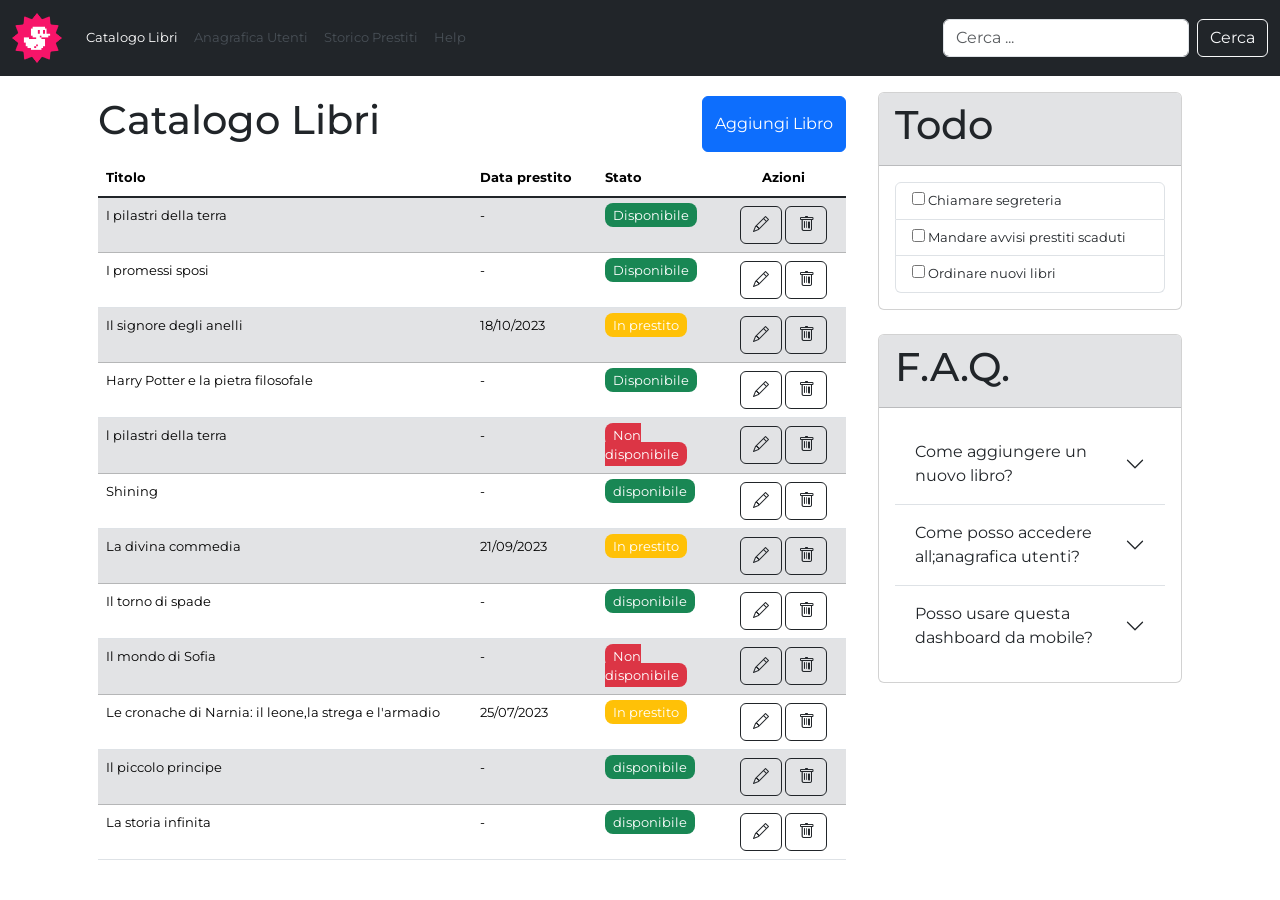
==== commit d408330c: "final version" ====
--- a/index.html
+++ b/index.html
@@ -266,7 +266,7 @@
                             <input type="checkbox"> Chiamare segreteria
                         </li>
                         <li class="list-group-item">
-                            <input type="checkbox"> CMandare avvisi prestiti scaduti
+                            <input type="checkbox"> Mandare avvisi prestiti scaduti
                         </li>
                         <li class="list-group-item">
                             <input type="checkbox"> Ordinare nuovi libri
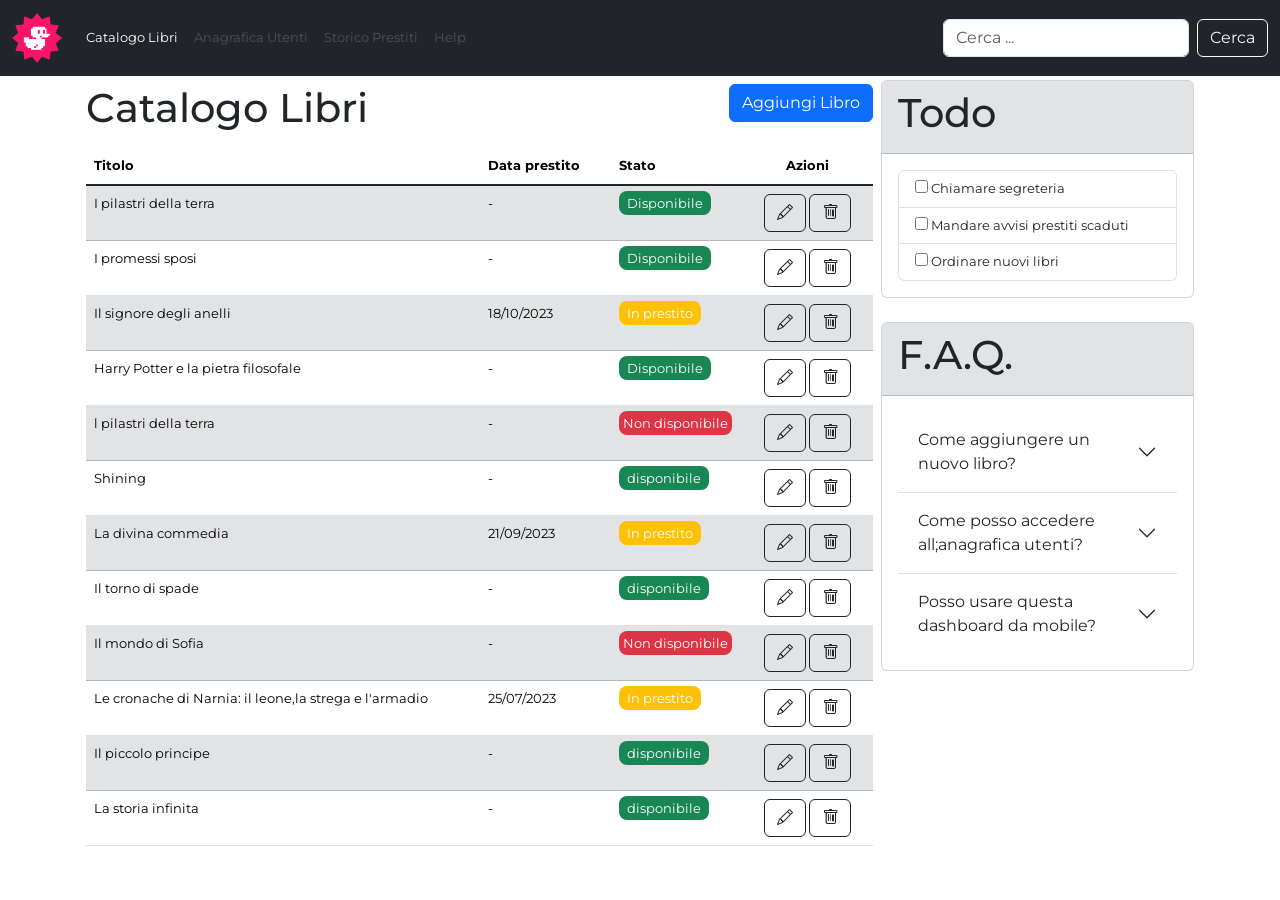
==== commit c8531302: "main" ====
--- a/index.html
+++ b/index.html
@@ -20,40 +20,41 @@
 
 <body>
     <header>
-        <nav class=" p-2 d-flex bg-dark justify-content-between d-lg-none">
-            <img src="./img-4/duck.png " alt="" class="img-fluid img ">
-
-            <button class="btn btn-outline-secondary px-4 py-0 " type="button" data-bs-toggle="offcanvas"
-                data-bs-target="#offcanvasTop" aria-controls="offcanvasTop"><i
-                    class="bi bi-list text-white fs-1 "></i></button>
-
-            <div class="offcanvas offcanvas-top bg-light bg-dark" tabindex="-1" id="offcanvasTop"
-                aria-labelledby="offcanvasTopLabel">
-                <div class="offcanvas-header text-white ">
-                    <h5 class="offcanvas-title fw-bold" id="offcanvasTopLabel">Menu</h5>
-                    <button type="button" class="btn-close bg-white" data-bs-dismiss="offcanvas"
-                        aria-label="Close"></button>
-                </div>
-                <div class="input-group w-auto m-2">
-                    <div class="input-group-text" id="btnGroupAddon"><i class="bi bi-search"></i></div>
-                    <input type="text" class="form-control" placeholder="search" aria-label="Input group example"
-                        aria-describedby="btnGroupAddon">
-                </div>
-
-                <div class="offcanvas-body text-white fw-bold">
-                    Catalogo Libri
-                </div>
-                <div class="offcanvas-body text-secondary">
-                    Anagrafica Utenti
-                </div>
-                <div class="offcanvas-body text-secondary">
-                    Storico Prestiti
-                </div>
-                <div class="offcanvas-body text-secondary">
-                    Help
+        <nav class="navbar bg-dark fixed-top d-lg-none">
+            <div class="container-fluid">
+                <a class="navbar-brand" href="./index.html"><img src="./img-4/duck.png" class="img" alt=""></a>
+                <button class="navbar-toggler border-secondary" type="button" data-bs-toggle="offcanvas"
+                    data-bs-target="#offcanvasNavbar" aria-controls="offcanvasNavbar" aria-label="Toggle navigation">
+                    <i class="bi bi-list text-white fs-1"></i>
+                </button>
+                <div class="offcanvas offcanvas-end" tabindex="-1" id="offcanvasNavbar"
+                    aria-labelledby="offcanvasNavbarLabel">
+                    <div class="offcanvas-header">
+                        <h5 class="offcanvas-title" id="offcanvasNavbarLabel">MENU</h5>
+                        <button type="button" class="btn-close" data-bs-dismiss="offcanvas" aria-label="Close"></button>
+                    </div>
+                    <div class="offcanvas-body">
+                        <ul class="navbar-nav justify-content-end flex-grow-1 pe-3">
+                            <li class="nav-item">
+                                <a class="nav-link active" aria-current="page" href="#">Catalogo Libri</a>
+                            </li>
+                            <li class="nav-item">
+                                <a class="nav-link" href="#">Anagrafica Utenti</a>
+                            </li>
+                            <li class="nav-item">
+                                <a class="nav-link" href="#">Storico Prestiti</a>
+                            </li>
+                            <li class="nav-item">
+                                <a class="nav-link" href="#">Help</a>
+                            </li>
+                        </ul>
+                        <form class="d-flex mt-3" role="search">
+                            <input class="form-control me-2" type="search" placeholder="Search" aria-label="Search">
+                            <button class="btn btn-outline-success" type="submit">Search</button>
+                        </form>
+                    </div>
                 </div>
             </div>
-
         </nav>
 
         <nav class="navbar navbar-expand-lg bg-dark d-none d-lg-flex ">
@@ -88,255 +89,258 @@
         </nav>
 
     </header>
-    <div class="d-block d-lg-flex justify-content-center container-lg">
-        <div class="p-3 w-100">
-            <div class=" d-flex  mt-1 justify-content-between  mb-2">
-                <h1>Catalogo Libri</h1>
-                <button class="btn btn-primary"> Aggiungi Libro</button>
+    <main>
+        <div class="mt-5 mt-lg-0 d-lg-flex justify-content-center container-lg">
+            <div class="p-1 w-100">
+                <div class=" d-flex  mt-5 mt-lg-1 justify-content-between  mb-2">
+                    <h1>Catalogo Libri</h1>
+                    <a href="./Aggiungi Libro.html"><button class="btn btn-primary">Aggiungi Libro</button></a>
+                </div>
+
+
+                <table class="table caption-top ">
+                    <thead>
+                        <tr>
+                            <th scope="col" class="col-6">Titolo</th>
+                            <th scope="col" class="d-md-table-cell d-none col-md-2">Data prestito</th>
+                            <th scope="col" class="col-3 col-md-2 col-lg-2">Stato</th>
+                            <th scope="col" class="col-3 text-center col-md-2 col-lg-2">Azioni</th>
+                        </tr>
+                    </thead>
+                    <tbody class="table-group-divider">
+                        <tr class="table-secondary">
+                            <td><span>I pilastri della terra</span></td>
+                            <td class="d-md-table-cell d-none ">-</td>
+                            <td>
+                                <span class="text-bg-success px-2 rounded-3 py-1">Disponibile</span>
+                            </td>
+                            <td class="text-center d-f">
+                                <button class="btn btn-outline-dark "><i class="bi bi-pencil"></i></button>
+                                <button class="btn btn-outline-dark "><i class="bi bi-trash"></i></button>
+                            </td>
+                        </tr>
+
+                        <tr>
+                            <td>I promessi sposi </td>
+                            <td class="d-md-table-cell d-none ">-</td>
+                            <td>
+                                <span class="text-bg-success px-2 py-1 rounded-3 ">Disponibile</span>
+                            </td>
+                            <td class="text-center">
+                                <button class="btn btn-outline-dark "><i class="bi bi-pencil"></i></button>
+                                <button class="btn btn-outline-dark "><i class="bi bi-trash"></i></button>
+                            </td>
+                        </tr>
+
+                        <tr class="table-secondary">
+                            <td>Il signore degli anelli</td>
+                            <td class="d-md-table-cell d-none ">18/10/2023</td>
+                            <td>
+                                <span class="text-bg-warning text-white px-2 py-1  rounded-3 ">In prestito</span>
+                            </td>
+                            <td class="text-center">
+                                <button class="btn btn-outline-dark "><i class="bi bi-pencil"></i></button>
+                                <button class="btn btn-outline-dark "><i class="bi bi-trash"></i></button>
+                            </td>
+                        </tr>
+
+                        <tr>
+                            <td>Harry Potter e la pietra filosofale</td>
+                            <td class="d-md-table-cell d-none ">-</td>
+                            <td>
+                                <span class="text-bg-success px-2 py-1  rounded-3 ">Disponibile</span>
+                            </td>
+                            <td class="text-center">
+                                <button class="btn btn-outline-dark "><i class="bi bi-pencil"></i></button>
+                                <button class="btn btn-outline-dark "><i class="bi bi-trash"></i></button>
+                            </td>
+                        </tr>
+
+                        <tr class="table-secondary">
+                            <td>l pilastri della terra</td>
+                            <td class="d-md-table-cell d-none ">-</td>
+                            <td>
+                                <span class="text-bg-danger px-1 py-1 rounded-3">Non disponibile</span>
+                            </td>
+                            <td class="text-center">
+                                <button class="btn btn-outline-dark "><i class="bi bi-pencil"></i></button>
+                                <button class="btn btn-outline-dark "><i class="bi bi-trash"></i></button>
+                            </td>
+                        </tr>
+
+                        <tr>
+                            <td>Shining</td>
+                            <td class="d-md-table-cell d-none ">-</td>
+                            <td>
+                                <span class="text-bg-success px-2 py-1 rounded-3 "> disponibile</span>
+                            </td>
+                            <td class="text-center">
+                                <button class="btn btn-outline-dark "><i class="bi bi-pencil"></i></button>
+                                <button class="btn btn-outline-dark "><i class="bi bi-trash"></i></button>
+                            </td>
+                        </tr>
+
+                        <tr class="table-secondary">
+                            <td>La divina commedia</td>
+                            <td class="d-md-table-cell d-none ">21/09/2023</td>
+                            <td>
+                                <span class="text-bg-warning px-2 py-1 rounded-3 text-white">In prestito</span>
+                            </td>
+                            <td class="text-center">
+                                <button class="btn btn-outline-dark "><i class="bi bi-pencil"></i></button>
+                                <button class="btn btn-outline-dark "><i class="bi bi-trash"></i></button>
+                            </td>
+                        </tr>
+
+                        <tr>
+                            <td>Il torno di spade</td>
+                            <td class="d-md-table-cell d-none ">-</td>
+                            <td>
+                                <span class="text-bg-success px-2 py-1 rounded-3 ">disponibile</span>
+                            </td>
+                            <td class="text-center">
+                                <button class="btn btn-outline-dark "><i class="bi bi-pencil"></i></button>
+                                <button class="btn btn-outline-dark "><i class="bi bi-trash"></i></button>
+                            </td>
+                        </tr>
+
+                        <tr class="table-secondary">
+                            <td>Il mondo di Sofia </td>
+                            <td class="d-md-table-cell d-none ">-</td>
+                            <td>
+                                <span class="text-bg-danger px-1 py-1 rounded-3 ">Non disponibile</span>
+                            </td>
+                            <td class="text-center">
+                                <button class="btn btn-outline-dark "><i class="bi bi-pencil"></i></button>
+                                <button class="btn btn-outline-dark "><i class="bi bi-trash"></i></button>
+                            </td>
+                        </tr>
+
+                        <tr>
+                            <td>Le cronache di Narnia: il leone,la strega e l'armadio </td>
+                            <td class="d-md-table-cell d-none ">25/07/2023</td>
+                            <td>
+                                <span class="text-bg-warning px-2 py-1 rounded-3  text-white">In prestito</span>
+                            </td>
+                            <td class="text-center">
+                                <button class="btn btn-outline-dark "><i class="bi bi-pencil"></i></button>
+                                <button class="btn btn-outline-dark "><i class="bi bi-trash"></i></button>
+                            </td>
+                        </tr>
+
+                        <tr class="table-secondary">
+                            <td>Il piccolo principe</td>
+                            <td class="d-md-table-cell d-none ">-</td>
+                            <td>
+                                <span class="text-bg-success px-2 py-1 rounded-3 ">disponibile</span>
+                            </td>
+                            <td class="text-center">
+                                <button class="btn btn-outline-dark "><i class="bi bi-pencil"></i></button>
+                                <button class="btn btn-outline-dark "><i class="bi bi-trash"></i></button>
+                            </td>
+                        </tr>
+
+                        <tr>
+                            <td>La storia infinita</td>
+
+                            <td class="d-md-table-cell d-none ">-</td>
+                            <td>
+                                <span class="text-bg-success px-2 py-1 rounded-3 ">disponibile</span>
+                            </td>
+                            <td class="text-center">
+                                <button class="btn btn-outline-dark "><i class="bi bi-pencil"></i></button>
+                                <button class="btn btn-outline-dark "><i class="bi bi-trash"></i></button>
+                            </td>
+                        </tr>
+
+                    </tbody>
+                </table>
             </div>
 
-
-            <table class="table caption-top ">
-                <thead>
-                    <tr>
-                        <th scope="col" class="col-6">Titolo</th>
-                        <th scope="col" class="d-md-table-cell d-none col-md-2">Data prestito</th>
-                        <th scope="col" class="col-3 col-md-2 col-lg-2">Stato</th>
-                        <th scope="col" class="col-3 text-center col-md-2 col-lg-2">Azioni</th>
-                    </tr>
-                </thead>
-                <tbody class="table-group-divider">
-                    <tr class="table-secondary">
-                        <td><span>I pilastri della terra</span></td>
-                        <td class="d-md-table-cell d-none ">-</td>
-                        <td>
-                            <span class="text-bg-success px-2 rounded-3 py-1">Disponibile</span>
-                        </td>
-                        <td class="text-center d-f">
-                            <button class="btn btn-outline-dark "><i class="bi bi-pencil"></i></button>
-                            <button class="btn btn-outline-dark "><i class="bi bi-trash"></i></button>
-                        </td>
-                    </tr>
-
-                    <tr>
-                        <td>I promessi sposi </td>
-                        <td class="d-md-table-cell d-none ">-</td>
-                        <td>
-                            <span class="text-bg-success px-2 py-1 rounded-3 ">Disponibile</span>
-                        </td>
-                        <td class="text-center">
-                            <button class="btn btn-outline-dark "><i class="bi bi-pencil"></i></button>
-                            <button class="btn btn-outline-dark "><i class="bi bi-trash"></i></button>
-                        </td>
-                    </tr>
-
-                    <tr class="table-secondary">
-                        <td>Il signore degli anelli</td>
-                        <td class="d-md-table-cell d-none ">18/10/2023</td>
-                        <td>
-                            <span class="text-bg-warning text-white px-2 py-1  rounded-3 ">In prestito</span>
-                        </td>
-                        <td class="text-center">
-                            <button class="btn btn-outline-dark "><i class="bi bi-pencil"></i></button>
-                            <button class="btn btn-outline-dark "><i class="bi bi-trash"></i></button>
-                        </td>
-                    </tr>
-
-                    <tr>
-                        <td>Harry Potter e la pietra filosofale</td>
-                        <td class="d-md-table-cell d-none ">-</td>
-                        <td>
-                            <span class="text-bg-success px-2 py-1  rounded-3 ">Disponibile</span>
-                        </td>
-                        <td class="text-center">
-                            <button class="btn btn-outline-dark "><i class="bi bi-pencil"></i></button>
-                            <button class="btn btn-outline-dark "><i class="bi bi-trash"></i></button>
-                        </td>
-                    </tr>
-
-                    <tr class="table-secondary">
-                        <td>l pilastri della terra</td>
-                        <td class="d-md-table-cell d-none ">-</td>
-                        <td>
-                            <span class="text-bg-danger px-2 py-1 rounded-3 ">Non disponibile</span>
-                        </td>
-                        <td class="text-center">
-                            <button class="btn btn-outline-dark "><i class="bi bi-pencil"></i></button>
-                            <button class="btn btn-outline-dark "><i class="bi bi-trash"></i></button>
-                        </td>
-                    </tr>
-
-                    <tr>
-                        <td>Shining</td>
-                        <td class="d-md-table-cell d-none ">-</td>
-                        <td>
-                            <span class="text-bg-success px-2 py-1 rounded-3 "> disponibile</span>
-                        </td>
-                        <td class="text-center">
-                            <button class="btn btn-outline-dark "><i class="bi bi-pencil"></i></button>
-                            <button class="btn btn-outline-dark "><i class="bi bi-trash"></i></button>
-                        </td>
-                    </tr>
-
-                    <tr class="table-secondary">
-                        <td>La divina commedia</td>
-                        <td class="d-md-table-cell d-none ">21/09/2023</td>
-                        <td>
-                            <span class="text-bg-warning px-2 py-1 rounded-3 text-white">In prestito</span>
-                        </td>
-                        <td class="text-center">
-                            <button class="btn btn-outline-dark "><i class="bi bi-pencil"></i></button>
-                            <button class="btn btn-outline-dark "><i class="bi bi-trash"></i></button>
-                        </td>
-                    </tr>
-
-                    <tr>
-                        <td>Il torno di spade</td>
-                        <td class="d-md-table-cell d-none ">-</td>
-                        <td>
-                            <span class="text-bg-success px-2 py-1 rounded-3 ">disponibile</span>
-                        </td>
-                        <td class="text-center">
-                            <button class="btn btn-outline-dark "><i class="bi bi-pencil"></i></button>
-                            <button class="btn btn-outline-dark "><i class="bi bi-trash"></i></button>
-                        </td>
-                    </tr>
-
-                    <tr class="table-secondary">
-                        <td>Il mondo di Sofia </td>
-                        <td class="d-md-table-cell d-none ">-</td>
-                        <td>
-                            <span class="text-bg-danger px-2 py-1 rounded-3 ">Non disponibile</span>
-                        </td>
-                        <td class="text-center">
-                            <button class="btn btn-outline-dark "><i class="bi bi-pencil"></i></button>
-                            <button class="btn btn-outline-dark "><i class="bi bi-trash"></i></button>
-                        </td>
-                    </tr>
-
-                    <tr>
-                        <td>Le cronache di Narnia: il leone,la strega e l'armadio </td>
-                        <td class="d-md-table-cell d-none ">25/07/2023</td>
-                        <td>
-                            <span class="text-bg-warning px-2 py-1 rounded-3  text-white">In prestito</span>
-                        </td>
-                        <td class="text-center">
-                            <button class="btn btn-outline-dark "><i class="bi bi-pencil"></i></button>
-                            <button class="btn btn-outline-dark "><i class="bi bi-trash"></i></button>
-                        </td>
-                    </tr>
-
-                    <tr class="table-secondary">
-                        <td>Il piccolo principe</td>
-                        <td class="d-md-table-cell d-none ">-</td>
-                        <td>
-                            <span class="text-bg-success px-2 py-1 rounded-3 ">disponibile</span>
-                        </td>
-                        <td class="text-center">
-                            <button class="btn btn-outline-dark "><i class="bi bi-pencil"></i></button>
-                            <button class="btn btn-outline-dark "><i class="bi bi-trash"></i></button>
-                        </td>
-                    </tr>
-
-                    <tr>
-                        <td>La storia infinita</td>
-
-                        <td class="d-md-table-cell d-none ">-</td>
-                        <td>
-                            <span class="text-bg-success px-2 py-1 rounded-3 ">disponibile</span>
-                        </td>
-                        <td class="text-center">
-                            <button class="btn btn-outline-dark "><i class="bi bi-pencil"></i></button>
-                            <button class="btn btn-outline-dark "><i class="bi bi-trash"></i></button>
-                        </td>
-                    </tr>
-
-                </tbody>
-            </table>
-        </div>
-
-        <div class="p-3">
-            <div class="card mb-4">
-                <div class="card-header bg-secondary-subtle">
-                    <h1>Todo</h1>
-                </div>
-                <div class="card-body">
-                    <ul class="list-group">
-                        <li class="list-group-item">
-                            <input type="checkbox"> Chiamare segreteria
-                        </li>
-                        <li class="list-group-item">
-                            <input type="checkbox"> Mandare avvisi prestiti scaduti
-                        </li>
-                        <li class="list-group-item">
-                            <input type="checkbox"> Ordinare nuovi libri
-                        </li>
-                    </ul>
-                </div>
-            </div>
-
-            <div class="card">
-                <div class="card-header bg-secondary-subtle">
-                    <h1>F.A.Q.</h1>
-                </div>
-                <div class="card-body">
-                    <div class="accordion accordion-flush" id="accordionFlushExample">
-                        <div class="accordion-item ">
-                            <p class="accordion-header">
-                                <button class="accordion-button collapsed" type="button" data-bs-toggle="collapse"
-                                    data-bs-target="#collapseOne" aria-expanded="false" aria-controls="collapseOne">
-                                    Come aggiungere un nuovo libro?
-                                </button>
-                            </p>
-                            <div id="collapseOne" class="accordion-collapse collapse" data-bs-parent="#accordionExample"
-                                style="">
-                                <div class="accordion-body">
+            <div class="p-1">
+                <div class="card mb-4">
+                    <div class="card-header bg-secondary-subtle">
+                        <h1>Todo</h1>
+                    </div>
+                    <div class="card-body">
+                        <ul class="list-group">
+                            <li class="list-group-item">
+                                <input type="checkbox"> Chiamare segreteria
+                            </li>
+                            <li class="list-group-item">
+                                <input type="checkbox"> Mandare avvisi prestiti scaduti
+                            </li>
+                            <li class="list-group-item">
+                                <input type="checkbox"> Ordinare nuovi libri
+                            </li>
+                        </ul>
+                    </div>
+                </div>
+
+                <div class="card">
+                    <div class="card-header bg-secondary-subtle">
+                        <h1>F.A.Q.</h1>
+                    </div>
+                    <div class="card-body">
+                        <div class="accordion accordion-flush" id="accordionFlushExample">
+                            <div class="accordion-item ">
+                                <p class="accordion-header">
+                                    <button class="accordion-button collapsed" type="button" data-bs-toggle="collapse"
+                                        data-bs-target="#collapseOne" aria-expanded="false" aria-controls="collapseOne">
+                                        Come aggiungere un nuovo libro?
+                                    </button>
+                                </p>
+                                <div id="collapseOne" class="accordion-collapse collapse"
+                                    data-bs-parent="#accordionExample" style="">
+                                    <div class="accordion-body">
+                                    </div>
+                                </div>
+                            </div>
+                            <div class="accordion-item ">
+                                <p class="accordion-header">
+                                    <button class="accordion-button collapsed" type="button" data-bs-toggle="collapse"
+                                        data-bs-target="#collapseTwo" aria-expanded="false" aria-controls="collapseTwo">
+                                        Come posso accedere all;anagrafica utenti?
+                                    </button>
+                                </p>
+                                <div id="collapseTwo" class="accordion-collapse collapse"
+                                    data-bs-parent="#accordionExample" style="">
+                                    <div class="accordion-body">
+                                    </div>
+                                </div>
+                            </div>
+                            <div class="accordion-item ">
+                                <p class="accordion-header">
+                                    <button class="accordion-button collapsed" type="button" data-bs-toggle="collapse"
+                                        data-bs-target="#collapseThree" aria-expanded="false"
+                                        aria-controls="collapseThree">
+                                        Posso usare questa dashboard da mobile?
+                                    </button>
+                                </p>
+                                <div id="collapseThree" class="accordion-collapse collapse"
+                                    data-bs-parent="#accordionExample" style="">
+                                    <div class="accordion-body">
+                                    </div>
                                 </div>
                             </div>
                         </div>
-                        <div class="accordion-item ">
-                            <p class="accordion-header">
-                                <button class="accordion-button collapsed" type="button" data-bs-toggle="collapse"
-                                    data-bs-target="#collapseTwo" aria-expanded="false" aria-controls="collapseTwo">
-                                    Come posso accedere all;anagrafica utenti?
-                                </button>
-                            </p>
-                            <div id="collapseTwo" class="accordion-collapse collapse" data-bs-parent="#accordionExample"
-                                style="">
-                                <div class="accordion-body">
-                                </div>
-                            </div>
-                        </div>
-                        <div class="accordion-item ">
-                            <p class="accordion-header">
-                                <button class="accordion-button collapsed" type="button" data-bs-toggle="collapse"
-                                    data-bs-target="#collapseThree" aria-expanded="false" aria-controls="collapseThree">
-                                    Posso usare questa dashboard da mobile?
-                                </button>
-                            </p>
-                            <div id="collapseThree" class="accordion-collapse collapse"
-                                data-bs-parent="#accordionExample" style="">
-                                <div class="accordion-body">
-                                </div>
-                            </div>
-                        </div>
-                    </div>
-                </div>
+                    </div>
+                </div>
+
             </div>
 
+
         </div>
 
 
-    </div>
-
-
-
-    <script src="https://cdn.jsdelivr.net/npm/@popperjs/core@2.11.8/dist/umd/popper.min.js"
-        integrity="sha384-I7E8VVD/ismYTF4hNIPjVp/Zjvgyol6VFvRkX/vR+Vc4jQkC+hVqc2pM8ODewa9r"
-        crossorigin="anonymous"></script>
-    <script src="https://cdn.jsdelivr.net/npm/bootstrap@5.3.8/dist/js/bootstrap.min.js"
-        integrity="sha384-G/EV+4j2dNv+tEPo3++6LCgdCROaejBqfUeNjuKAiuXbjrxilcCdDz6ZAVfHWe1Y"
-        crossorigin="anonymous"></script>
+
+        <script src="https://cdn.jsdelivr.net/npm/@popperjs/core@2.11.8/dist/umd/popper.min.js"
+            integrity="sha384-I7E8VVD/ismYTF4hNIPjVp/Zjvgyol6VFvRkX/vR+Vc4jQkC+hVqc2pM8ODewa9r"
+            crossorigin="anonymous"></script>
+        <script src="https://cdn.jsdelivr.net/npm/bootstrap@5.3.8/dist/js/bootstrap.min.js"
+            integrity="sha384-G/EV+4j2dNv+tEPo3++6LCgdCROaejBqfUeNjuKAiuXbjrxilcCdDz6ZAVfHWe1Y"
+            crossorigin="anonymous"></script>
+    </main>
 </body>
 
 </html>
